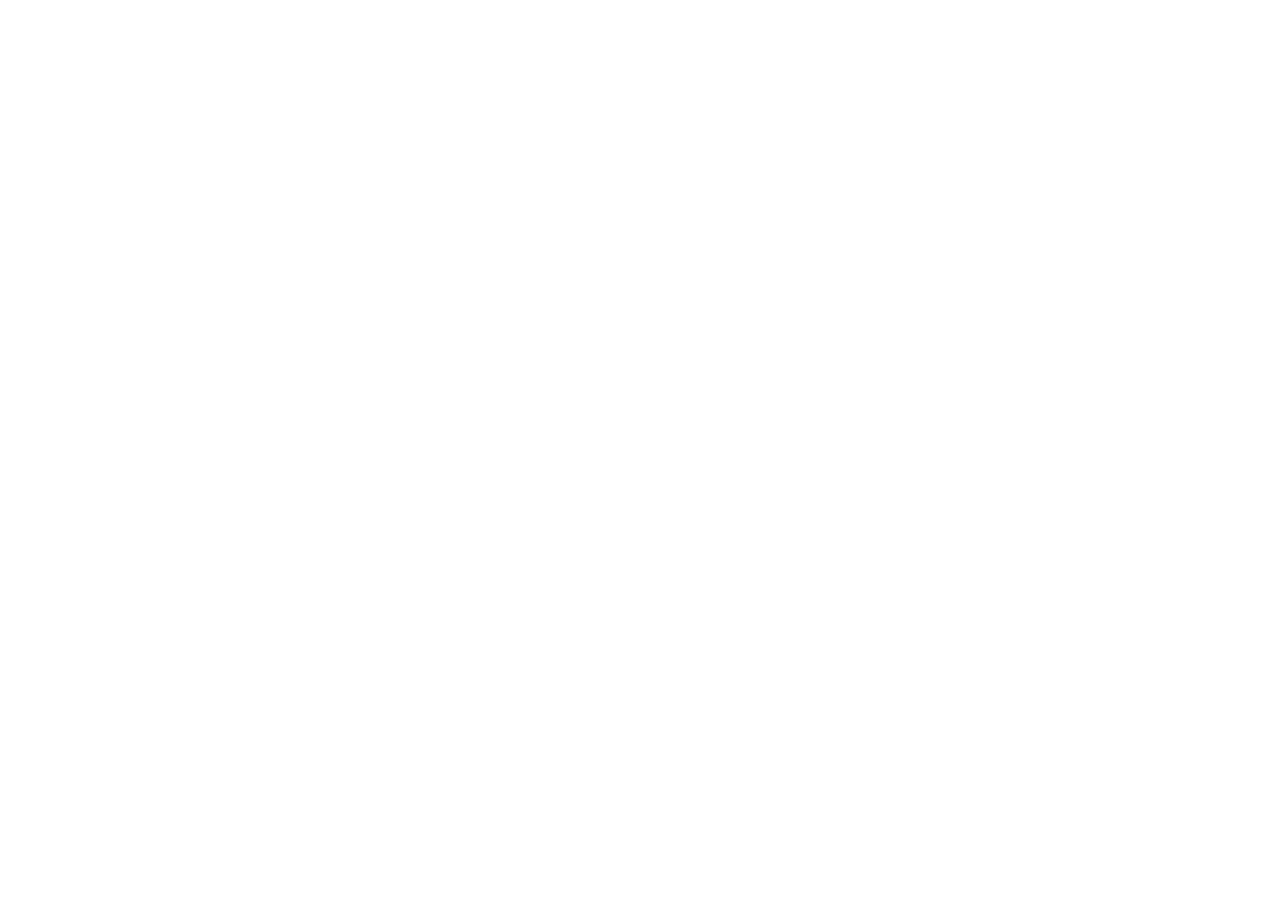
==== ExperiencePage.html @ 714545aa "Changed title in homepage.html" ====
<!DOCTYPE html>
<html lang="en">
<head>
    <meta charset="UTF-8">
    <meta http-equiv="X-UA-Compatible" content="IE=edge">
    <meta name="viewport" content="width=device-width, initial-scale=1.0">
    <title>Document</title>
</head>
<body>
    
</body>
</html>
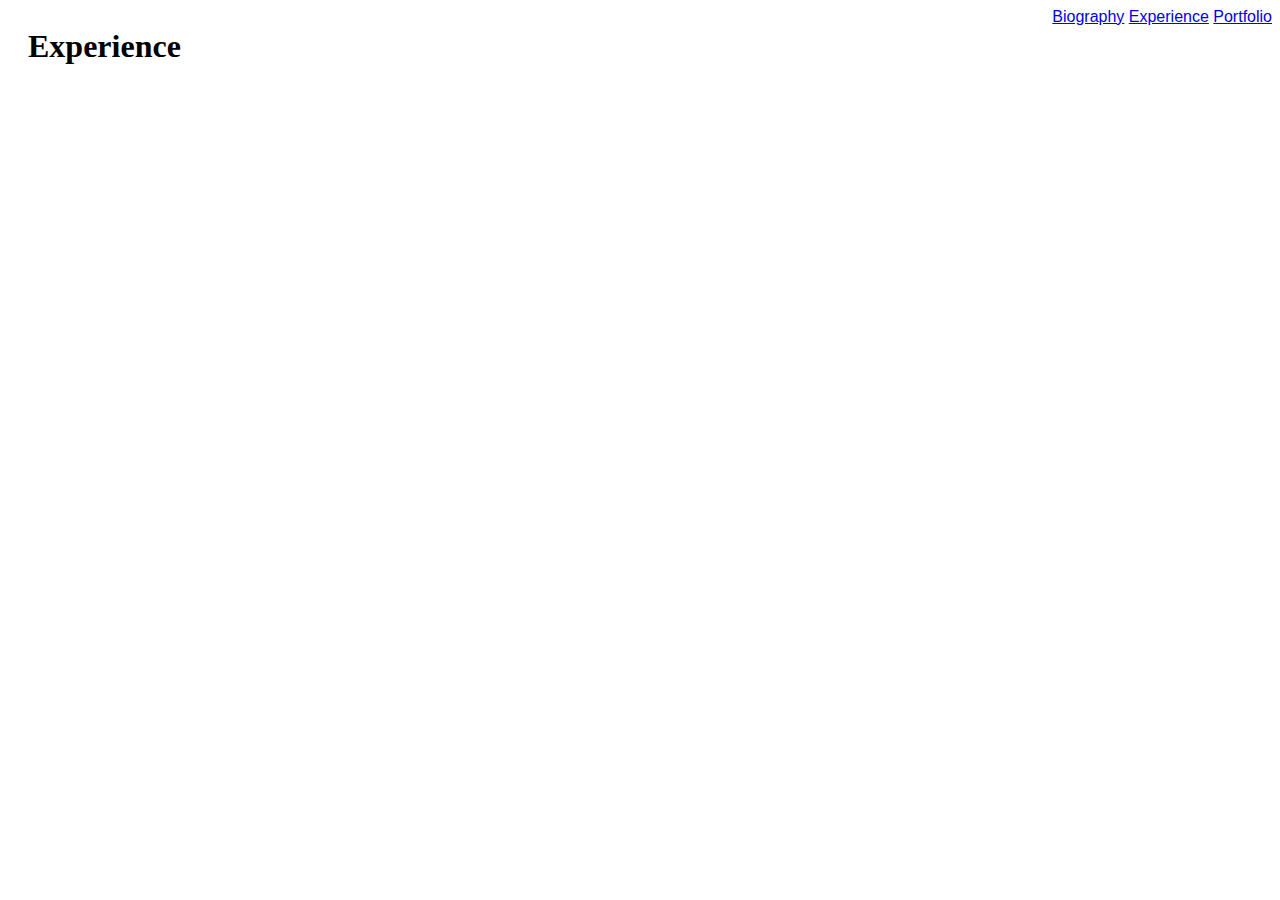
==== commit 675c52da: "starting experience page" ====
--- a/ExperiencePage.html
+++ b/ExperiencePage.html
@@ -4,9 +4,20 @@
     <meta charset="UTF-8">
     <meta http-equiv="X-UA-Compatible" content="IE=edge">
     <meta name="viewport" content="width=device-width, initial-scale=1.0">
-    <title>Document</title>
+    <title>Experience Page</title>
+    <link rel="stylesheet" href="style.css"/>
 </head>
 <body>
-    
+        <header class="encabezado">
+            <h1>Experience</h1>
+        <nav>
+          <a href="BioPage.html">Biography</a>
+          <a href="ExperiencePage.html">Experience</a>
+          <a href="PortfolioPage.html">Portfolio</a>
+        
+        </nav>
+        </header>
+        <aside></aside>
+        <main></main>
 </body>
 </html>--- a/style.css
+++ b/style.css
@@ -0,0 +1,90 @@
+ h1{ 
+    margin: 20px;
+    /* font-family: 'Lucida Sans', 'Lucida Sans Regular', 'Lucida Grande', 'Lucida Sans Unicode', Geneva, Verdana, sans-serif; */
+    /* border: 5px solid black; */
+    /* margin: 100px; */
+    /* display: flex; */
+    /* text-align: center; */
+    
+ } 
+/* body{ */
+     /* background-image:url("https://blogapi.uber.com/wp-content/uploads/2018/06/PR_X-lugares-para-pasear-en-Puerto-Rico-y-disfrutar-de-unas-hermosas-vistas.jpg");   */
+     /* background-repeat: no-repeat; */
+    /* background-size: cover; */
+    /* height: 100vh; */
+/* } */
+header{
+    display: flex;
+    flex-direction: row;
+    justify-content: space-between;
+    /* font-family: 'Segoe UI', Tahoma, Geneva, Verdana, sans-serif; */
+}
+nav{
+     font-family: 'Lucida Sans', 'Lucida Sans Regular', 'Lucida Grande', 'Lucida Sans Unicode', Geneva, Verdana, sans-serif; 
+    color: black;
+    justify-content: space-between;
+    text-decoration: none;
+    align-items: flex-end;
+}
+.Proyectos{
+    display: flex;
+    flex-wrap: wrap;
+    flex-direction: row;
+    background-color: antiquewhite;
+    justify-content: center;
+    height: 250px;
+}
+.proyect-cards{
+    border: 2px solid black;
+    border-radius: 15px;
+    padding: 20px;
+    margin: 20px;
+    width: 200px;
+}
+.proyect-cards img{
+    width: 200px;
+    height: 200px;
+}
+.container{
+    height: 100vh;
+    display: grid;
+    grid-template-columns: 400px auto;
+    grid grid-template-rows: 100px auto;
+    grid-template-areas::after:
+    "header header"
+    "aside main"
+}
+
+header{
+grid-area: header;
+}
+aside{
+grid-area: aside;
+}
+main{
+grid-area: main;
+}
+
+.bio-imagen img{;
+    width: 350px;
+    height: 350px;
+    justify-content: center;
+    padding-left: 50px;
+    padding-right: 50px;
+     margin: 20px;
+    
+}
+.fotos img{
+    justify-content: center;
+    width: 400px;
+    height: 500px;
+    padding-left: 520px;
+    margin: 20px;
+    
+}
+h2{
+    text-align: center;
+}
+#cuerpo{
+    background-color: antiquewhite;
+}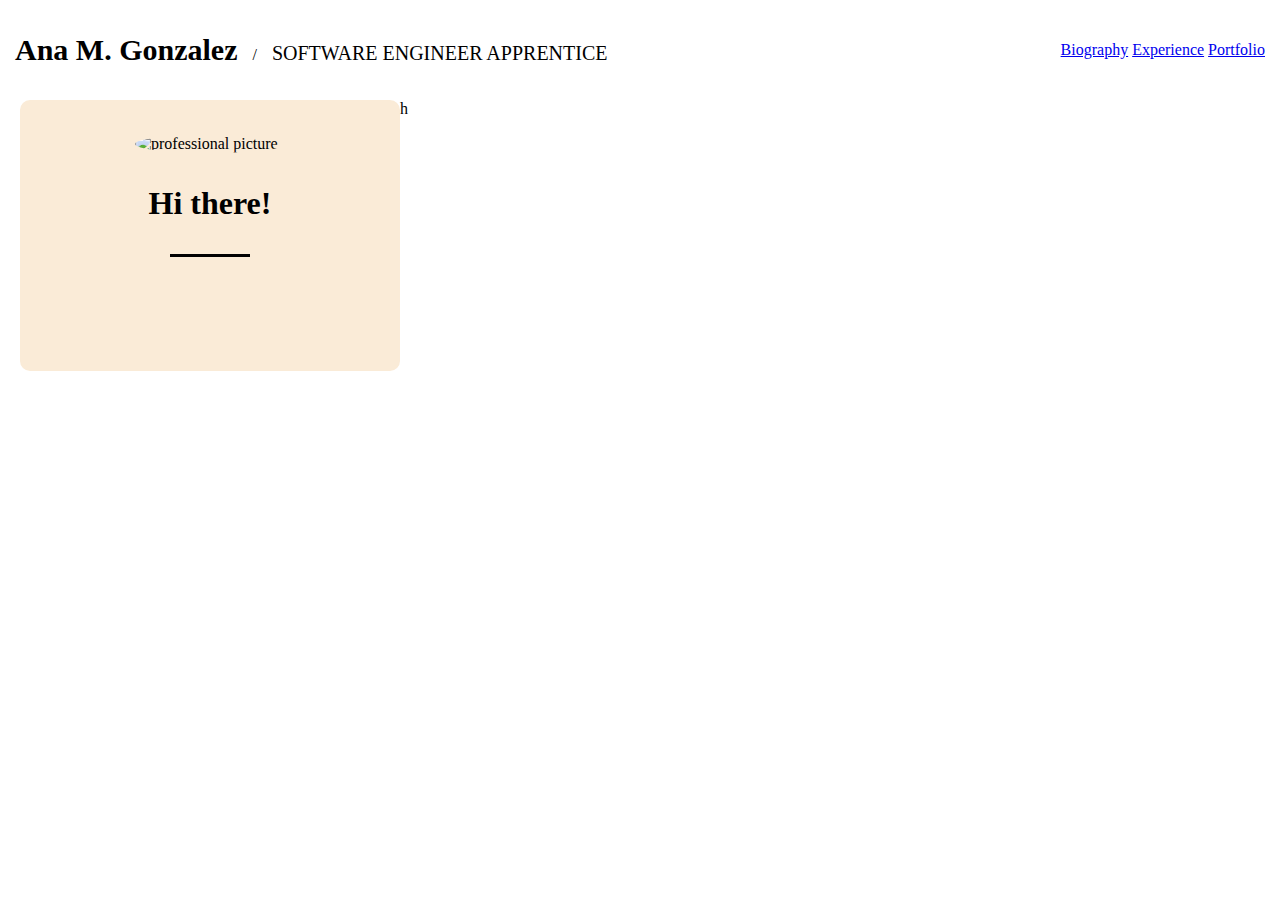
==== commit f55e91ec: "almost done with experience page" ====
--- a/ExperiencePage.html
+++ b/ExperiencePage.html
@@ -5,19 +5,36 @@
     <meta http-equiv="X-UA-Compatible" content="IE=edge">
     <meta name="viewport" content="width=device-width, initial-scale=1.0">
     <title>Experience Page</title>
-    <link rel="stylesheet" href="style.css"/>
+    <link rel="stylesheet" href="https://cdnjs.cloudflare.com/ajax/libs/font-awesome/6.2.0/css/all.min.css" integrity="sha512-xh6O/CkQoPOWDdYTDqeRdPCVd1SpvCA9XXcUnZS2FmJNp1coAFzvtCN9BmamE+4aHK8yyUHUSCcJHgXloTyT2A==" crossorigin="anonymous" referrerpolicy="no-referrer" />
+    <link rel="stylesheet" href="style2.css"/>
 </head>
 <body>
-        <header class="encabezado">
-            <h1>Experience</h1>
-        <nav>
-          <a href="BioPage.html">Biography</a>
-          <a href="ExperiencePage.html">Experience</a>
-          <a href="PortfolioPage.html">Portfolio</a>
-        
-        </nav>
+    <div class="container">
+        <header>
+            <div class="page-title">
+                <h1> Ana M. Gonzalez</h1>
+                <span>/</span>
+                <h2>Software Engineer Apprentice</h2>
+            </div>
+            <nav>
+                <a href="BioPage.html">Biography</a>
+                <a href="ExperiencePage.html">Experience</a>
+                <a href="PortfolioPage.html">Portfolio</a>
+              
+              </nav>
         </header>
-        <aside></aside>
-        <main></main>
+        <aside>
+            <img src="CatMax_Photography_ADP-Ana_Gonzalez_Hiraldo-0619 (1).jpg" alt="professional picture">
+            <h3>Hi there!</h3>
+            <span></span>
+            <div class="socials">
+                <a href="https://www.linkedin.com/in/amgh1/"><i class="fa-brands fa-linkedin"></i></a>
+                <a href="https://github.com/gonzaana35"><i class="fa-brands fa-square-github"></i></a>
+                <a href=""><i class="fa-brands fa-square-instagram"></i></a>
+            </div>
+
+        </aside>
+        <main>h</main>
+    </div>
 </body>
 </html>--- a/style2.css
+++ b/style2.css
@@ -0,0 +1,50 @@
+@import url("header.css");
+html, body{
+    padding: 0;
+    margin: 0;
+}
+.container{
+    height: 100vh;
+    display: grid;
+    grid-template-columns: 400px auto;
+     grid-template-rows: 100px auto;
+    grid-template-areas: 
+    "header header"
+    "sidebar main";
+    
+}
+
+aside{
+grid-area: sidebar;
+display: flex;
+flex-direction: column;
+align-items: center;
+background-color: antiquewhite;
+border-radius: 10px;
+height: fit-content;
+margin-left: 20px;
+}
+aside img{
+    width: 150px;
+    border-radius: 100%;
+    margin-top: 35px;
+    
+}
+aside h3{
+    font-size: 32px;
+}
+aside span{
+    height: 3px;
+    width: 80px;
+    background-color: black;
+}
+aside .socials{
+    margin: 40px;
+    font-size: 30px;
+}
+aside .socials a{
+    margin: 0 15px;
+}
+main{
+ grid-area: main; 
+}
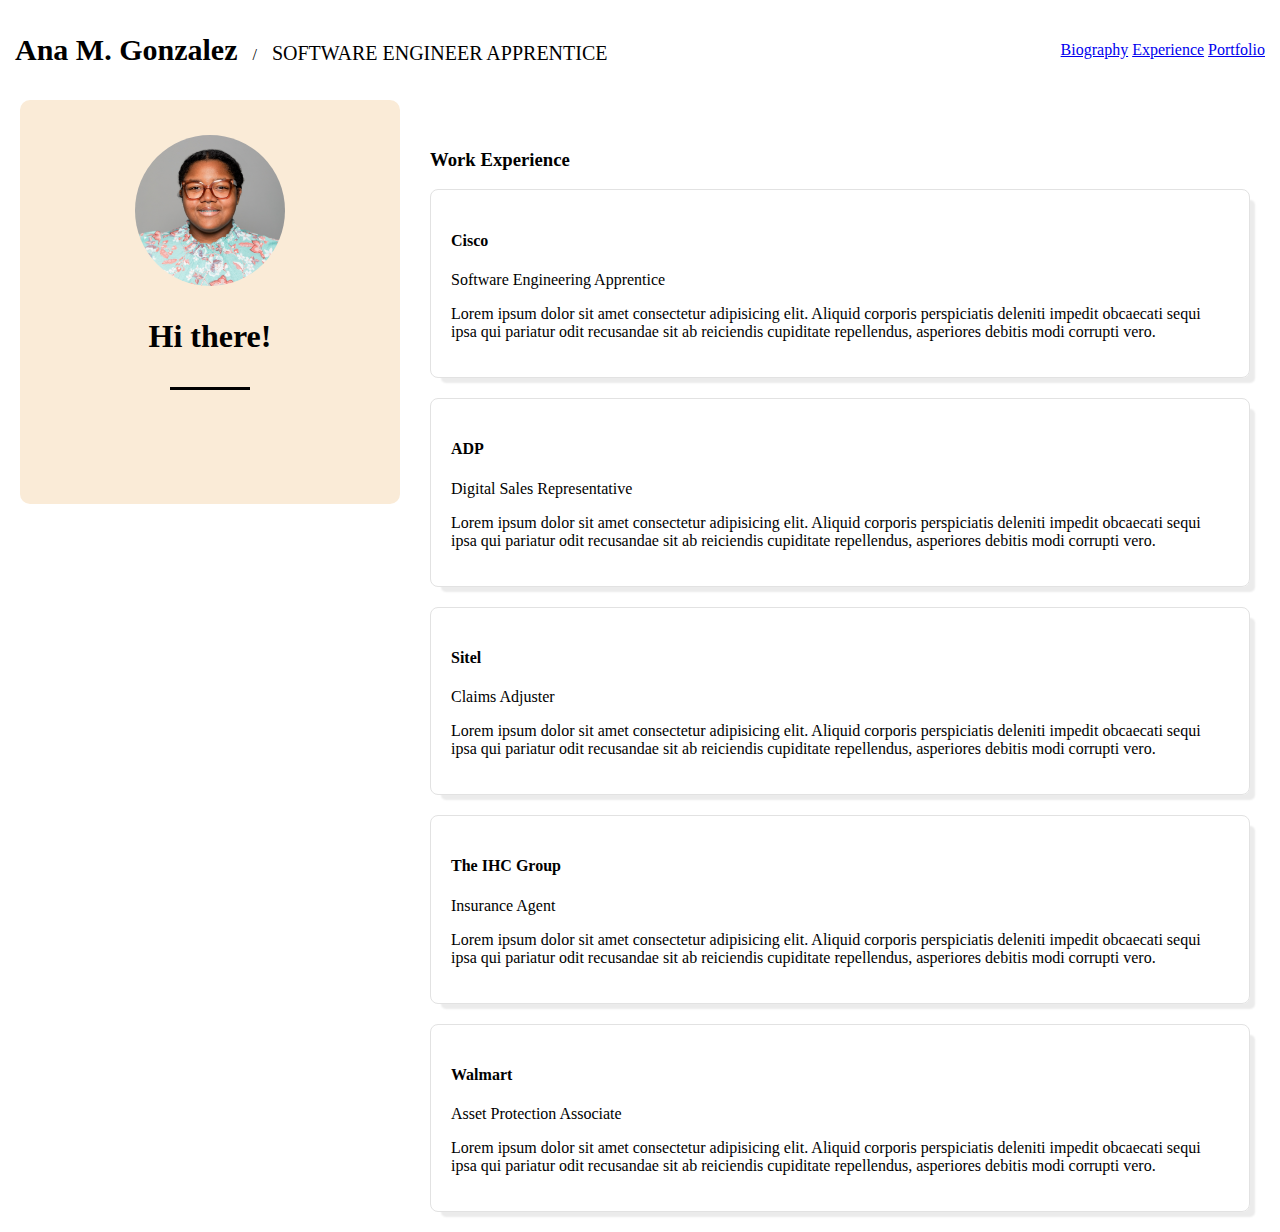
==== commit 611e7551: "finished Experience page, I need to complete media queries" ====
--- a/ExperiencePage.html
+++ b/ExperiencePage.html
@@ -24,7 +24,7 @@
               </nav>
         </header>
         <aside>
-            <img src="CatMax_Photography_ADP-Ana_Gonzalez_Hiraldo-0619 (1).jpg" alt="professional picture">
+            <img src="Screenshot_20221014_083340.jpg" alt="professional picture">
             <h3>Hi there!</h3>
             <span></span>
             <div class="socials">
@@ -34,7 +34,38 @@
             </div>
 
         </aside>
-        <main>h</main>
+        <main>
+            <section class="work">
+                <h3 class="section-title">Work Experience</h3>
+                <div class="list">
+                    <div class="list-item">
+                        <h4 class="company-name">Cisco</h4>
+                        <p class="position">Software Engineering Apprentice</p>
+                        <p class="description">Lorem ipsum dolor sit amet consectetur adipisicing elit. Aliquid corporis perspiciatis deleniti impedit obcaecati sequi ipsa qui pariatur odit recusandae sit ab reiciendis cupiditate repellendus, asperiores debitis modi corrupti vero.</p>
+                    </div>
+                </div>
+                <div class="list-item">
+                    <h4 class="company-name">ADP</h4>
+                    <p class="position">Digital Sales Representative</p>
+                    <p class="description">Lorem ipsum dolor sit amet consectetur adipisicing elit. Aliquid corporis perspiciatis deleniti impedit obcaecati sequi ipsa qui pariatur odit recusandae sit ab reiciendis cupiditate repellendus, asperiores debitis modi corrupti vero.</p>
+                </div>
+                <div class="list-item">
+                    <h4 class="company-name">Sitel</h4>
+                    <p class="position">Claims Adjuster</p>
+                    <p class="description">Lorem ipsum dolor sit amet consectetur adipisicing elit. Aliquid corporis perspiciatis deleniti impedit obcaecati sequi ipsa qui pariatur odit recusandae sit ab reiciendis cupiditate repellendus, asperiores debitis modi corrupti vero.</p>
+                </div>
+                <div class="list-item">
+                    <h4 class="company-name">The IHC Group</h4>
+                    <p class="position">Insurance Agent</p>
+                    <p class="description">Lorem ipsum dolor sit amet consectetur adipisicing elit. Aliquid corporis perspiciatis deleniti impedit obcaecati sequi ipsa qui pariatur odit recusandae sit ab reiciendis cupiditate repellendus, asperiores debitis modi corrupti vero.</p>
+                </div>
+                <div class="list-item">
+                    <h4 class="company-name">Walmart</h4>
+                    <p class="position">Asset Protection Associate</p>
+                    <p class="description">Lorem ipsum dolor sit amet consectetur adipisicing elit. Aliquid corporis perspiciatis deleniti impedit obcaecati sequi ipsa qui pariatur odit recusandae sit ab reiciendis cupiditate repellendus, asperiores debitis modi corrupti vero.</p>
+                </div>
+            </section>
+        </main>
     </div>
 </body>
 </html>--- a/style2.css
+++ b/style2.css
@@ -1,4 +1,5 @@
 @import url("header.css");
+@import url("aside.css");
 html, body{
     padding: 0;
     margin: 0;
@@ -14,37 +15,21 @@
     
 }
 
-aside{
-grid-area: sidebar;
-display: flex;
-flex-direction: column;
-align-items: center;
-background-color: antiquewhite;
-border-radius: 10px;
-height: fit-content;
-margin-left: 20px;
-}
-aside img{
-    width: 150px;
-    border-radius: 100%;
-    margin-top: 35px;
-    
-}
-aside h3{
-    font-size: 32px;
-}
-aside span{
-    height: 3px;
-    width: 80px;
-    background-color: black;
-}
-aside .socials{
-    margin: 40px;
-    font-size: 30px;
-}
-aside .socials a{
-    margin: 0 15px;
-}
 main{
  grid-area: main; 
+ display: flex;
+ flex-direction: row;
+ margin: 30px;
+ 
 }
+
+.list-item{
+    border: 1px solid grey; 
+    border-radius: 10px;
+    padding-left: 10px;
+    padding: 20px;  
+  border: 1px solid #e2e2e2;
+  border-radius: 8px;
+  margin-bottom: 20px;
+  box-shadow: 8px 8px 2px -3px rgba(235, 235, 235, 1);
+}
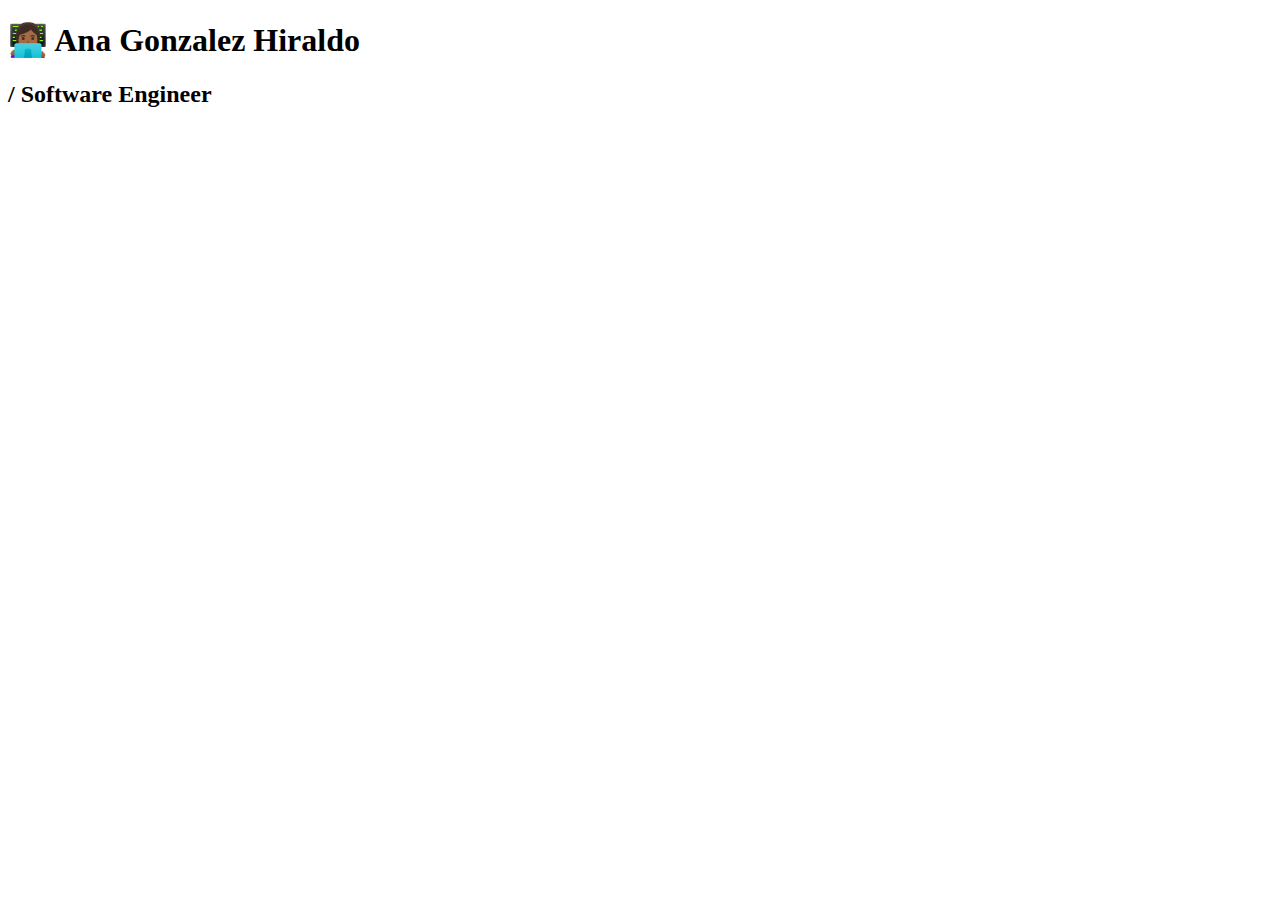
==== commit 007500bd: "Created experience page" ====
--- a/ExperiencePage.html
+++ b/ExperiencePage.html
@@ -2,70 +2,20 @@
 <html lang="en">
 <head>
     <meta charset="UTF-8">
-    <meta http-equiv="X-UA-Compatible" content="IE=edge">
     <meta name="viewport" content="width=device-width, initial-scale=1.0">
-    <title>Experience Page</title>
-    <link rel="stylesheet" href="https://cdnjs.cloudflare.com/ajax/libs/font-awesome/6.2.0/css/all.min.css" integrity="sha512-xh6O/CkQoPOWDdYTDqeRdPCVd1SpvCA9XXcUnZS2FmJNp1coAFzvtCN9BmamE+4aHK8yyUHUSCcJHgXloTyT2A==" crossorigin="anonymous" referrerpolicy="no-referrer" />
-    <link rel="stylesheet" href="style2.css"/>
+    <title>Resume Website</title>
+    <link rel="stylesheet" href="resume.css"
 </head>
 <body>
     <div class="container">
         <header>
             <div class="page-title">
-                <h1> Ana M. Gonzalez</h1>
-                <span>/</span>
-                <h2>Software Engineer Apprentice</h2>
+                <h1>👩🏾‍💻 Ana Gonzalez Hiraldo</h1>
+                <h2>/ Software Engineer</h2>
             </div>
-            <nav>
-                <a href="BioPage.html">Biography</a>
-                <a href="ExperiencePage.html">Experience</a>
-                <a href="PortfolioPage.html">Portfolio</a>
-              
-              </nav>
         </header>
-        <aside>
-            <img src="Screenshot_20221014_083340.jpg" alt="professional picture">
-            <h3>Hi there!</h3>
-            <span></span>
-            <div class="socials">
-                <a href="https://www.linkedin.com/in/amgh1/"><i class="fa-brands fa-linkedin"></i></a>
-                <a href="https://github.com/gonzaana35"><i class="fa-brands fa-square-github"></i></a>
-                <a href=""><i class="fa-brands fa-square-instagram"></i></a>
-            </div>
-
-        </aside>
-        <main>
-            <section class="work">
-                <h3 class="section-title">Work Experience</h3>
-                <div class="list">
-                    <div class="list-item">
-                        <h4 class="company-name">Cisco</h4>
-                        <p class="position">Software Engineering Apprentice</p>
-                        <p class="description">Lorem ipsum dolor sit amet consectetur adipisicing elit. Aliquid corporis perspiciatis deleniti impedit obcaecati sequi ipsa qui pariatur odit recusandae sit ab reiciendis cupiditate repellendus, asperiores debitis modi corrupti vero.</p>
-                    </div>
-                </div>
-                <div class="list-item">
-                    <h4 class="company-name">ADP</h4>
-                    <p class="position">Digital Sales Representative</p>
-                    <p class="description">Lorem ipsum dolor sit amet consectetur adipisicing elit. Aliquid corporis perspiciatis deleniti impedit obcaecati sequi ipsa qui pariatur odit recusandae sit ab reiciendis cupiditate repellendus, asperiores debitis modi corrupti vero.</p>
-                </div>
-                <div class="list-item">
-                    <h4 class="company-name">Sitel</h4>
-                    <p class="position">Claims Adjuster</p>
-                    <p class="description">Lorem ipsum dolor sit amet consectetur adipisicing elit. Aliquid corporis perspiciatis deleniti impedit obcaecati sequi ipsa qui pariatur odit recusandae sit ab reiciendis cupiditate repellendus, asperiores debitis modi corrupti vero.</p>
-                </div>
-                <div class="list-item">
-                    <h4 class="company-name">The IHC Group</h4>
-                    <p class="position">Insurance Agent</p>
-                    <p class="description">Lorem ipsum dolor sit amet consectetur adipisicing elit. Aliquid corporis perspiciatis deleniti impedit obcaecati sequi ipsa qui pariatur odit recusandae sit ab reiciendis cupiditate repellendus, asperiores debitis modi corrupti vero.</p>
-                </div>
-                <div class="list-item">
-                    <h4 class="company-name">Walmart</h4>
-                    <p class="position">Asset Protection Associate</p>
-                    <p class="description">Lorem ipsum dolor sit amet consectetur adipisicing elit. Aliquid corporis perspiciatis deleniti impedit obcaecati sequi ipsa qui pariatur odit recusandae sit ab reiciendis cupiditate repellendus, asperiores debitis modi corrupti vero.</p>
-                </div>
-            </section>
-        </main>
+        <aside></aside>
+        <main></main>
     </div>
 </body>
 </html>--- a/resume.css
+++ b/resume.css
@@ -0,0 +1,33 @@
+html, body {
+    padding: 0;
+    margin 0;
+}
+
+* {
+    box-sizing: border-box;
+
+}
+
+container {
+    height: 100vh;
+    display: grid;
+    grid-template-columns: 400px auto;
+    grid-template-rows: 100px auto;
+    grid-template-areas: 
+    "header" "header"
+    "aside" "main";
+
+}
+
+.header{
+grid-area: header;
+}
+
+aside{
+grid-area: sidebar;
+}
+
+main{
+grid-area: main;
+    
+}